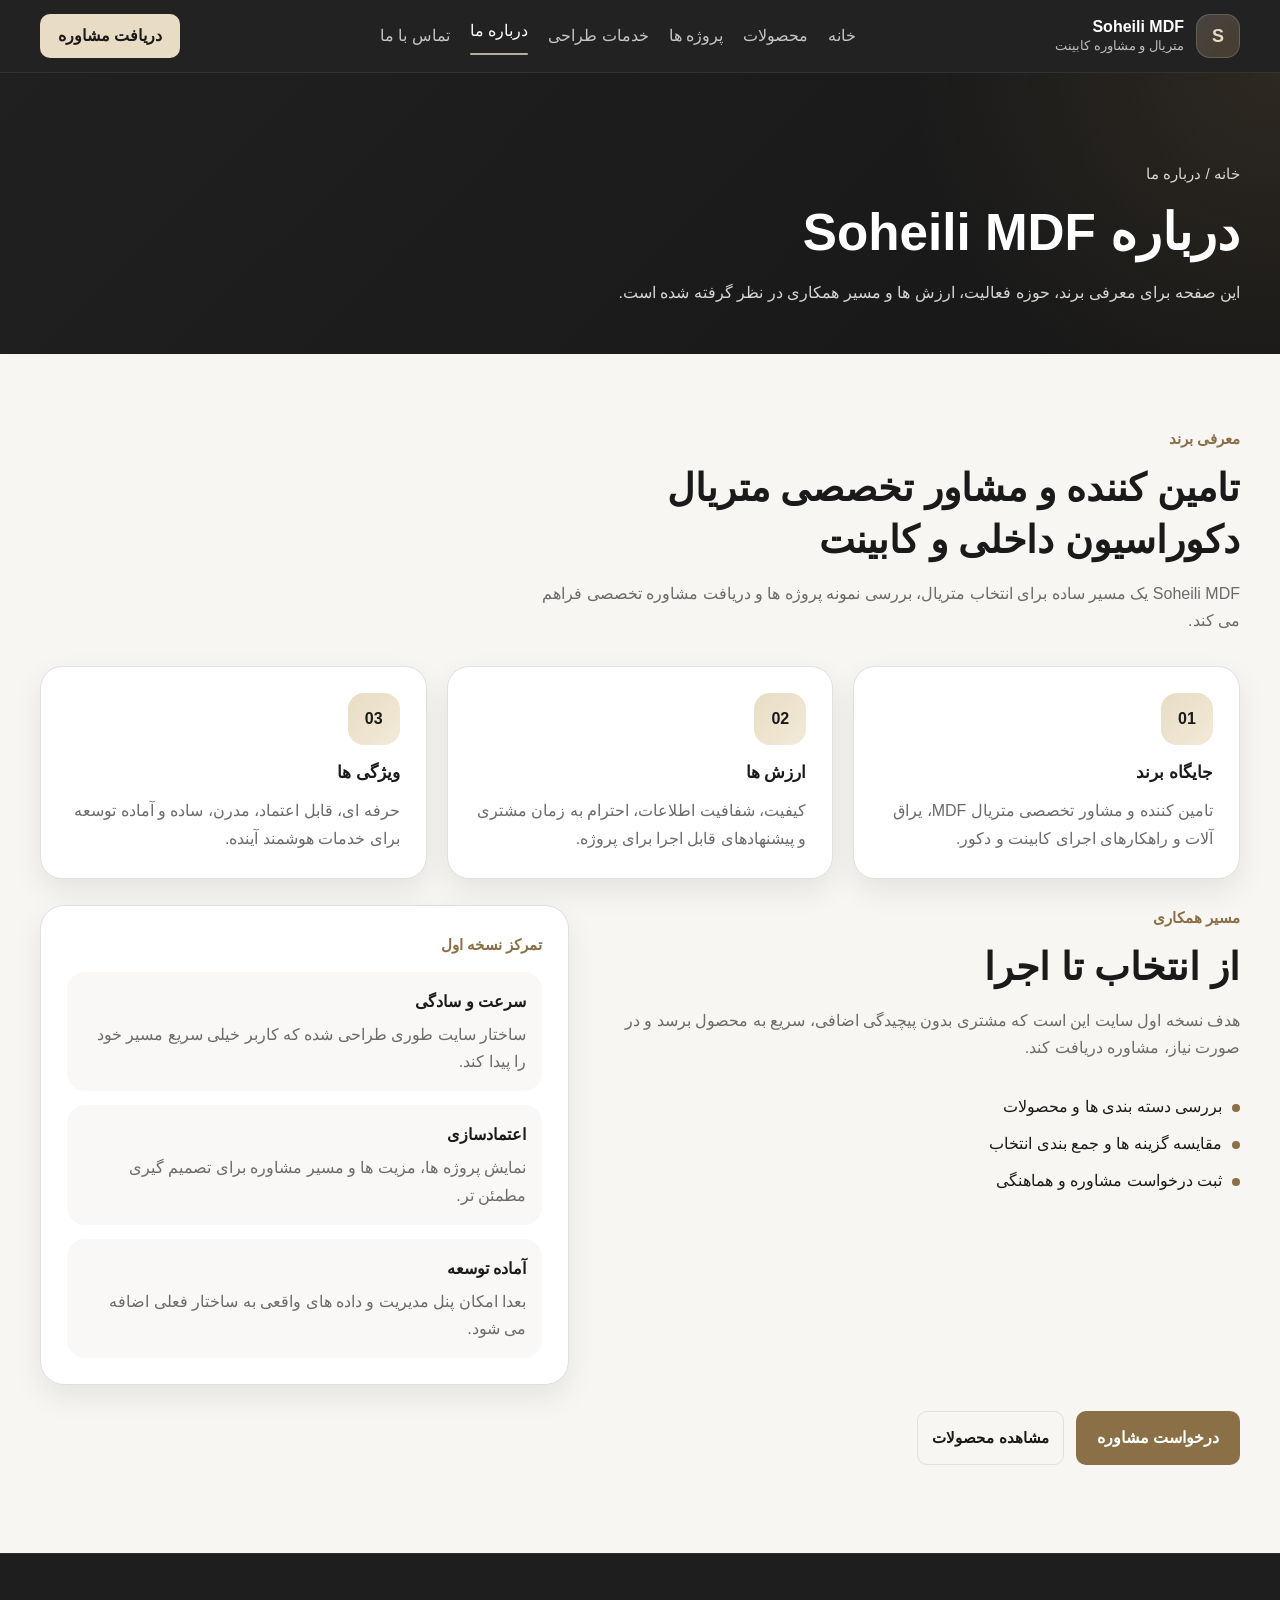
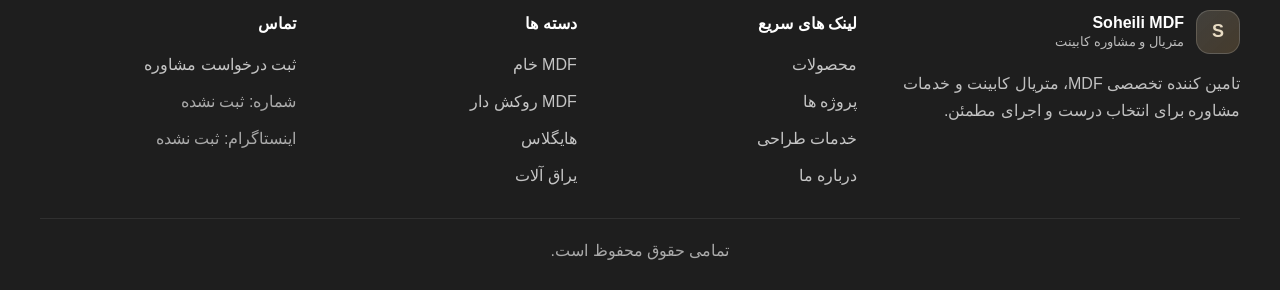
==== about.html @ e8eb722b "Initial commit: Website MVP structure and content" ====
<!DOCTYPE html>
<html lang="fa" dir="rtl">
<head>
  <meta charset="UTF-8">
  <meta name="viewport" content="width=device-width, initial-scale=1.0">
  <title>درباره ما | Soheili MDF</title>
  <meta name="description" content="معرفی برند Soheili MDF، حوزه فعالیت، ارزش ها و مسیر همکاری">
  <meta name="robots" content="index,follow">
  <meta name="theme-color" content="#1A1A1A">
  <meta property="og:title" content="درباره ما | Soheili MDF">
  <meta property="og:description" content="معرفی برند Soheili MDF، حوزه فعالیت، ارزش ها و مسیر همکاری">
  <meta property="og:type" content="website">
  <meta property="og:locale" content="fa_IR">
  <link rel="stylesheet" href="assets/css/style.css">
</head>
<body>
  <header class="site-header">
    <div class="container header-inner">
      <a class="logo" href="index.html" aria-label="بازگشت به صفحه اصلی">
        <span class="logo-mark">S</span>
        <span class="logo-text">
          <strong>Soheili MDF</strong>
          <small>متریال و مشاوره کابینت</small>
        </span>
      </a>

      <button class="nav-toggle" type="button" aria-expanded="false" aria-controls="main-nav">
        <span></span>
        <span></span>
        <span></span>
      </button>

      <nav class="main-nav" id="main-nav" aria-label="منوی اصلی">
        <ul>
          <li><a href="index.html">خانه</a></li>
          <li><a href="products.html">محصولات</a></li>
          <li><a href="projects.html">پروژه ها</a></li>
          <li><a href="design-service.html">خدمات طراحی</a></li>
          <li><a href="about.html">درباره ما</a></li>
          <li><a href="contact.html">تماس با ما</a></li>
        </ul>
      </nav>

      <a class="header-cta" href="contact.html">دریافت مشاوره</a>
    </div>
  </header>

  <main>
    <section class="page-hero">
      <div class="container">
        <p class="breadcrumb">خانه / درباره ما</p>
        <h1>درباره Soheili MDF</h1>
        <p>
          این صفحه برای معرفی برند، حوزه فعالیت، ارزش ها و مسیر همکاری در نظر گرفته شده است.
        </p>
      </div>
    </section>

    <section class="page-content">
      <div class="container">
        <div class="section-heading">
          <p class="section-eyebrow">معرفی برند</p>
          <h2>تامین کننده و مشاور تخصصی متریال دکوراسیون داخلی و کابینت</h2>
          <p class="section-text">
            Soheili MDF یک مسیر ساده برای انتخاب متریال، بررسی نمونه پروژه ها و دریافت مشاوره تخصصی فراهم می کند.
          </p>
        </div>

        <div class="about-grid">
          <article class="about-card">
            <div class="about-icon" aria-hidden="true">01</div>
            <h3>جایگاه برند</h3>
            <p>تامین کننده و مشاور تخصصی متریال MDF، یراق آلات و راهکارهای اجرای کابینت و دکور.</p>
          </article>

          <article class="about-card">
            <div class="about-icon" aria-hidden="true">02</div>
            <h3>ارزش ها</h3>
            <p>کیفیت، شفافیت اطلاعات، احترام به زمان مشتری و پیشنهادهای قابل اجرا برای پروژه.</p>
          </article>

          <article class="about-card">
            <div class="about-icon" aria-hidden="true">03</div>
            <h3>ویژگی ها</h3>
            <p>حرفه ای، قابل اعتماد، مدرن، ساده و آماده توسعه برای خدمات هوشمند آینده.</p>
          </article>
        </div>

        <div class="about-split" aria-label="مسیر همکاری">
          <div class="about-split-content">
            <div class="section-heading">
              <p class="section-eyebrow">مسیر همکاری</p>
              <h2>از انتخاب تا اجرا</h2>
              <p class="section-text">
                هدف نسخه اول سایت این است که مشتری بدون پیچیدگی اضافی، سریع به محصول برسد و در صورت نیاز، مشاوره دریافت کند.
              </p>
            </div>

            <ul class="service-list" aria-label="گام های همکاری">
              <li>بررسی دسته بندی ها و محصولات</li>
              <li>مقایسه گزینه ها و جمع بندی انتخاب</li>
              <li>ثبت درخواست مشاوره و هماهنگی</li>
            </ul>
          </div>

          <div class="about-panel" aria-label="شاخص های اعتماد">
            <p class="service-card-label">تمرکز نسخه اول</p>
            <div class="about-panel-items">
              <article class="about-panel-item">
                <strong>سرعت و سادگی</strong>
                <p>ساختار سایت طوری طراحی شده که کاربر خیلی سریع مسیر خود را پیدا کند.</p>
              </article>
              <article class="about-panel-item">
                <strong>اعتمادسازی</strong>
                <p>نمایش پروژه ها، مزیت ها و مسیر مشاوره برای تصمیم گیری مطمئن تر.</p>
              </article>
              <article class="about-panel-item">
                <strong>آماده توسعه</strong>
                <p>بعدا امکان پنل مدیریت و داده های واقعی به ساختار فعلی اضافه می شود.</p>
              </article>
            </div>
          </div>
        </div>

        <div class="page-actions">
          <a class="btn btn-primary" href="contact.html">درخواست مشاوره</a>
          <a class="btn btn-outline btn-sm" href="products.html">مشاهده محصولات</a>
        </div>
      </div>
    </section>
  </main>

  <footer class="site-footer">
    <div class="container footer-grid">
      <div class="footer-brand">
        <a class="logo footer-logo" href="index.html" aria-label="بازگشت به صفحه اصلی">
          <span class="logo-mark">S</span>
          <span class="logo-text">
            <strong>Soheili MDF</strong>
            <small>متریال و مشاوره کابینت</small>
          </span>
        </a>
        <p class="footer-text">
          تامین کننده تخصصی MDF، متریال کابینت و خدمات مشاوره برای انتخاب درست و اجرای مطمئن.
        </p>
      </div>

      <div class="footer-col">
        <h2 class="footer-title">لینک های سریع</h2>
        <ul class="footer-links">
          <li><a href="products.html">محصولات</a></li>
          <li><a href="projects.html">پروژه ها</a></li>
          <li><a href="design-service.html">خدمات طراحی</a></li>
          <li><a href="about.html">درباره ما</a></li>
        </ul>
      </div>

      <div class="footer-col">
        <h2 class="footer-title">دسته ها</h2>
        <ul class="footer-links">
          <li><a href="products.html">MDF خام</a></li>
          <li><a href="products.html">MDF روکش دار</a></li>
          <li><a href="products.html">هایگلاس</a></li>
          <li><a href="products.html">یراق آلات</a></li>
        </ul>
      </div>

      <div class="footer-col">
        <h2 class="footer-title">تماس</h2>
        <ul class="footer-links">
          <li><a href="contact.html">ثبت درخواست مشاوره</a></li>
          <li><span class="footer-muted">شماره: ثبت نشده</span></li>
          <li><span class="footer-muted">اینستاگرام: ثبت نشده</span></li>
        </ul>
      </div>
    </div>

    <div class="container footer-bottom">
      <p>تمامی حقوق محفوظ است.</p>
    </div>
  </footer>

  <script src="assets/js/main.js"></script>
</body>
</html>
---- assets/css/style.css ----
:root {
  --color-primary: #1a1a1a;
  --color-white: #ffffff;
  --color-secondary: #e8dcc4;
  --color-accent: #8b6f47;
  --color-neutral: #f8f6f3;
  --color-text-muted: #6b6b6b;
  --color-border: #e0e0e0;
  --container-width: 1200px;
  --transition-fast: 0.3s ease;
  --shadow-soft: 0 12px 30px rgba(0, 0, 0, 0.08);
}

* {
  box-sizing: border-box;
  margin: 0;
  padding: 0;
}

html {
  scroll-behavior: smooth;
}

body {
  background-color: var(--color-white);
  color: var(--color-primary);
  font-family: Tahoma, Arial, sans-serif;
  line-height: 1.7;
}

button,
input,
textarea {
  font: inherit;
}

a {
  color: inherit;
  text-decoration: none;
}

ul {
  list-style: none;
}

img {
  display: block;
  max-width: 100%;
}

.container {
  width: min(100% - 32px, var(--container-width));
  margin: 0 auto;
}

.site-header {
  position: sticky;
  top: 0;
  z-index: 10;
  border-bottom: 1px solid rgba(255, 255, 255, 0.08);
  background-color: rgba(26, 26, 26, 0.96);
  backdrop-filter: blur(12px);
}

.header-inner {
  display: flex;
  align-items: center;
  justify-content: space-between;
  gap: 24px;
  min-height: 72px;
}

.logo {
  display: inline-flex;
  align-items: center;
  gap: 12px;
  font-size: 1.125rem;
  font-weight: 700;
  color: var(--color-white);
}

.logo-mark {
  display: inline-flex;
  align-items: center;
  justify-content: center;
  width: 44px;
  height: 44px;
  border: 1px solid rgba(255, 255, 255, 0.16);
  border-radius: 14px;
  background: linear-gradient(135deg, rgba(232, 220, 196, 0.18), rgba(139, 111, 71, 0.36));
  color: var(--color-secondary);
}

.logo-text {
  display: flex;
  flex-direction: column;
  line-height: 1.3;
}

.logo-text strong {
  font-size: 1rem;
}

.logo-text small {
  color: rgba(255, 255, 255, 0.7);
  font-size: 0.8rem;
  font-weight: 400;
}

.main-nav ul {
  display: flex;
  align-items: center;
  gap: 20px;
}

.main-nav a {
  color: rgba(255, 255, 255, 0.74);
  transition: color var(--transition-fast);
}

.main-nav a[aria-current="page"] {
  color: var(--color-white);
}

.main-nav a[aria-current="page"]::after {
  content: "";
  display: block;
  height: 2px;
  margin-top: 8px;
  border-radius: 999px;
  background-color: rgba(232, 220, 196, 0.75);
}

.main-nav a:hover {
  color: var(--color-white);
}

.nav-toggle {
  display: none;
  align-items: center;
  justify-content: center;
  flex-direction: column;
  gap: 5px;
  width: 46px;
  height: 46px;
  border: 1px solid rgba(255, 255, 255, 0.14);
  border-radius: 12px;
  background-color: transparent;
  cursor: pointer;
}

.nav-toggle span {
  width: 18px;
  height: 2px;
  background-color: var(--color-white);
  transition: transform var(--transition-fast), opacity var(--transition-fast);
}

.header-cta {
  display: inline-flex;
  align-items: center;
  justify-content: center;
  min-height: 44px;
  padding: 0 18px;
  border-radius: 10px;
  background-color: var(--color-secondary);
  color: var(--color-primary);
  font-weight: 700;
  transition: transform var(--transition-fast), background-color var(--transition-fast);
}

.header-cta:hover {
  transform: translateY(-2px);
  background-color: #ddcfb2;
}

.hero {
  padding: 96px 0 88px;
  background:
    radial-gradient(circle at top right, rgba(139, 111, 71, 0.24), transparent 30%),
    linear-gradient(135deg, var(--color-primary), #242424 60%, #1f1f1f);
  color: var(--color-white);
}

.hero-grid {
  display: grid;
  grid-template-columns: minmax(0, 1.3fr) minmax(280px, 0.9fr);
  gap: 32px;
  align-items: center;
}

.hero-eyebrow {
  margin-bottom: 12px;
  color: var(--color-secondary);
  font-size: 0.95rem;
}

.hero h1 {
  margin-bottom: 16px;
  font-size: clamp(2rem, 4vw, 3.5rem);
  line-height: 1.25;
}

.hero-text {
  max-width: 640px;
  margin-bottom: 28px;
  color: rgba(255, 255, 255, 0.84);
}

.hero-actions {
  display: flex;
  flex-wrap: wrap;
  gap: 12px;
}

.btn {
  display: inline-flex;
  align-items: center;
  justify-content: center;
  min-width: 140px;
  padding: 12px 20px;
  border: 1px solid transparent;
  border-radius: 10px;
  font-weight: 700;
  transition: all var(--transition-fast);
}

.btn-primary {
  background-color: var(--color-accent);
  color: var(--color-white);
}

.btn-primary:hover {
  background-color: #765d3d;
}

.btn-secondary {
  border-color: rgba(255, 255, 255, 0.3);
  background-color: transparent;
  color: var(--color-white);
}

.btn-secondary:hover {
  border-color: var(--color-white);
  background-color: rgba(255, 255, 255, 0.08);
}

.btn-outline {
  border-color: var(--color-border);
  background-color: transparent;
  color: var(--color-primary);
}

.btn-outline:hover {
  border-color: rgba(139, 111, 71, 0.45);
  background-color: rgba(26, 26, 26, 0.04);
}

.btn-sm {
  min-width: auto;
  min-height: 40px;
  padding: 10px 14px;
  font-size: 0.95rem;
}

.hero-highlights {
  display: grid;
  gap: 10px;
  margin-top: 28px;
}

.hero-highlights li {
  position: relative;
  padding-right: 18px;
  color: rgba(255, 255, 255, 0.8);
}

.hero-highlights li::before {
  content: "";
  position: absolute;
  top: 11px;
  right: 0;
  width: 8px;
  height: 8px;
  border-radius: 50%;
  background-color: var(--color-secondary);
}

.hero-card {
  padding: 28px;
  border: 1px solid rgba(255, 255, 255, 0.1);
  border-radius: 24px;
  background-color: rgba(255, 255, 255, 0.04);
  box-shadow: var(--shadow-soft);
}

.hero-card-label {
  margin-bottom: 10px;
  color: var(--color-secondary);
  font-size: 0.9rem;
}

.hero-card h2 {
  margin-bottom: 22px;
  font-size: 1.35rem;
  line-height: 1.5;
}

.hero-card-items {
  display: grid;
  gap: 16px;
}

.hero-card-items article {
  padding: 16px;
  border-radius: 16px;
  background-color: rgba(248, 246, 243, 0.06);
}

.hero-card-items strong {
  display: block;
  margin-bottom: 6px;
}

.hero-card-items p {
  color: rgba(255, 255, 255, 0.72);
  font-size: 0.95rem;
}

.categories-section {
  padding: 88px 0;
  background-color: var(--color-neutral);
}

.section-heading {
  max-width: 720px;
  margin-bottom: 32px;
}

.section-eyebrow {
  margin-bottom: 10px;
  color: var(--color-accent);
  font-size: 0.95rem;
  font-weight: 700;
}

.section-heading h2 {
  margin-bottom: 14px;
  font-size: clamp(1.8rem, 3vw, 2.7rem);
  line-height: 1.35;
}

.section-text {
  color: var(--color-text-muted);
}

.categories-grid {
  display: grid;
  grid-template-columns: repeat(3, minmax(0, 1fr));
  gap: 20px;
}

.category-card {
  display: flex;
  flex-direction: column;
  min-height: 250px;
  padding: 28px 24px;
  border: 1px solid var(--color-border);
  border-radius: 22px;
  background-color: var(--color-white);
  box-shadow: var(--shadow-soft);
  transition: transform var(--transition-fast), border-color var(--transition-fast);
}

.category-card:hover {
  transform: translateY(-6px);
  border-color: rgba(139, 111, 71, 0.35);
}

.category-icon {
  display: inline-flex;
  align-items: center;
  justify-content: center;
  width: 52px;
  height: 52px;
  margin-bottom: 18px;
  border-radius: 16px;
  background: linear-gradient(135deg, var(--color-secondary), #f2ead8);
  color: var(--color-primary);
  font-weight: 700;
}

.category-card h3 {
  margin-bottom: 10px;
  font-size: 1.2rem;
}

.category-card p {
  margin-bottom: 18px;
  color: var(--color-text-muted);
}

.category-link {
  margin-top: auto;
  color: var(--color-accent);
  font-weight: 700;
}

.category-link:hover {
  color: #6f5838;
}

.featured-section {
  padding: 88px 0;
  background-color: var(--color-white);
}

.products-grid {
  display: grid;
  grid-template-columns: repeat(3, minmax(0, 1fr));
  gap: 20px;
}

.product-card {
  overflow: hidden;
  border: 1px solid var(--color-border);
  border-radius: 22px;
  background-color: var(--color-white);
  box-shadow: var(--shadow-soft);
  transition: transform var(--transition-fast), border-color var(--transition-fast);
}

.product-card:hover {
  transform: translateY(-6px);
  border-color: rgba(139, 111, 71, 0.35);
}

.product-media {
  height: 180px;
  background:
    radial-gradient(circle at top right, rgba(139, 111, 71, 0.18), transparent 40%),
    linear-gradient(135deg, #f4f1eb, #ffffff);
}

.product-body {
  display: grid;
  gap: 10px;
  padding: 22px;
}

.product-brand {
  color: var(--color-text-muted);
  font-size: 0.95rem;
}

.product-title {
  font-size: 1.2rem;
  line-height: 1.4;
}

.product-spec {
  color: var(--color-text-muted);
}

.product-cta {
  justify-self: start;
}

.why-section {
  padding: 88px 0;
  background-color: var(--color-neutral);
}

.benefits-grid {
  display: grid;
  grid-template-columns: repeat(5, minmax(0, 1fr));
  gap: 16px;
}

.benefit-card {
  padding: 22px;
  border: 1px solid var(--color-border);
  border-radius: 22px;
  background-color: var(--color-white);
  box-shadow: var(--shadow-soft);
  transition: transform var(--transition-fast), border-color var(--transition-fast);
}

.benefit-card:hover {
  transform: translateY(-6px);
  border-color: rgba(139, 111, 71, 0.35);
}

.benefit-icon {
  display: inline-flex;
  align-items: center;
  justify-content: center;
  width: 52px;
  height: 52px;
  margin-bottom: 14px;
  border-radius: 16px;
  background: linear-gradient(135deg, var(--color-secondary), #f2ead8);
  color: var(--color-primary);
  font-weight: 700;
}

.benefit-card h3 {
  margin-bottom: 10px;
  font-size: 1.05rem;
}

.benefit-card p {
  color: var(--color-text-muted);
}

.projects-preview {
  padding: 88px 0 96px;
  background-color: var(--color-white);
}

.projects-grid {
  display: grid;
  grid-template-columns: repeat(3, minmax(0, 1fr));
  gap: 20px;
}

.project-card {
  overflow: hidden;
  border: 1px solid var(--color-border);
  border-radius: 22px;
  background-color: var(--color-white);
  box-shadow: var(--shadow-soft);
  transition: transform var(--transition-fast), border-color var(--transition-fast);
}

.project-card:hover {
  transform: translateY(-6px);
  border-color: rgba(139, 111, 71, 0.35);
}

.project-media {
  height: 190px;
  background:
    radial-gradient(circle at top right, rgba(232, 220, 196, 0.55), transparent 45%),
    linear-gradient(135deg, #202020, #3a3a3a);
}

.project-body {
  display: grid;
  gap: 10px;
  padding: 22px;
}

.project-meta {
  color: var(--color-text-muted);
  font-size: 0.95rem;
}

.project-title {
  font-size: 1.2rem;
  line-height: 1.4;
}

.project-text {
  color: var(--color-text-muted);
}

.offers-grid {
  display: grid;
  grid-template-columns: repeat(4, minmax(0, 1fr));
  gap: 16px;
  margin-bottom: 26px;
}

.offer-card {
  padding: 22px;
  border: 1px solid var(--color-border);
  border-radius: 22px;
  background-color: var(--color-white);
  box-shadow: var(--shadow-soft);
  transition: transform var(--transition-fast), border-color var(--transition-fast);
}

.offer-card:hover {
  transform: translateY(-6px);
  border-color: rgba(139, 111, 71, 0.35);
}

.offer-icon {
  display: inline-flex;
  align-items: center;
  justify-content: center;
  width: 52px;
  height: 52px;
  margin-bottom: 14px;
  border-radius: 16px;
  background: linear-gradient(135deg, var(--color-secondary), #f2ead8);
  color: var(--color-primary);
  font-weight: 700;
}

.offer-card h3 {
  margin-bottom: 10px;
  font-size: 1.05rem;
}

.offer-card p {
  color: var(--color-text-muted);
}

.about-grid {
  display: grid;
  grid-template-columns: repeat(3, minmax(0, 1fr));
  gap: 20px;
  margin-bottom: 26px;
}

.about-card {
  padding: 26px;
  border: 1px solid var(--color-border);
  border-radius: 22px;
  background-color: var(--color-white);
  box-shadow: var(--shadow-soft);
  transition: transform var(--transition-fast), border-color var(--transition-fast);
}

.about-card:hover {
  transform: translateY(-6px);
  border-color: rgba(139, 111, 71, 0.35);
}

.about-icon {
  display: inline-flex;
  align-items: center;
  justify-content: center;
  width: 52px;
  height: 52px;
  margin-bottom: 14px;
  border-radius: 16px;
  background: linear-gradient(135deg, var(--color-secondary), #f2ead8);
  color: var(--color-primary);
  font-weight: 700;
}

.about-card h3 {
  margin-bottom: 10px;
  font-size: 1.05rem;
}

.about-card p {
  color: var(--color-text-muted);
}

.about-split {
  display: grid;
  grid-template-columns: minmax(0, 1.1fr) minmax(280px, 0.9fr);
  gap: 24px;
  margin-bottom: 26px;
}

.about-panel {
  padding: 26px;
  border: 1px solid var(--color-border);
  border-radius: 24px;
  background-color: var(--color-white);
  box-shadow: var(--shadow-soft);
}

.about-panel-items {
  display: grid;
  gap: 14px;
  margin-top: 14px;
}

.about-panel-item {
  padding: 16px;
  border-radius: 18px;
  background-color: rgba(248, 246, 243, 0.7);
}

.about-panel-item strong {
  display: block;
  margin-bottom: 6px;
}

.about-panel-item p {
  color: var(--color-text-muted);
}

.service-page {
  padding: 0;
  background-color: transparent;
}

.service-page .service-grid {
  padding: 26px;
  border: 1px solid var(--color-border);
  border-radius: 26px;
  background-color: rgba(255, 255, 255, 0.7);
}

.card-actions {
  display: flex;
  flex-wrap: wrap;
  gap: 10px;
  margin-top: 12px;
}

.card-actions .btn {
  min-width: auto;
}

.service-section {
  padding: 88px 0;
  background-color: var(--color-neutral);
}

.service-grid {
  display: grid;
  grid-template-columns: minmax(0, 1.2fr) minmax(280px, 0.8fr);
  gap: 28px;
  align-items: start;
}

.service-list {
  display: grid;
  gap: 10px;
  margin-top: 18px;
  margin-bottom: 22px;
}

.service-list li {
  position: relative;
  padding-right: 18px;
  color: var(--color-primary);
}

.service-list li::before {
  content: "";
  position: absolute;
  top: 11px;
  right: 0;
  width: 8px;
  height: 8px;
  border-radius: 50%;
  background-color: var(--color-accent);
}

.service-card {
  padding: 26px;
  border: 1px solid var(--color-border);
  border-radius: 24px;
  background-color: var(--color-white);
  box-shadow: var(--shadow-soft);
}

.service-card-label {
  margin-bottom: 14px;
  color: var(--color-accent);
  font-size: 0.95rem;
  font-weight: 700;
}

.service-steps {
  display: grid;
  gap: 14px;
}

.service-step {
  padding: 16px;
  border-radius: 18px;
  background-color: rgba(248, 246, 243, 0.7);
}

.service-step strong {
  display: block;
  margin-bottom: 6px;
}

.service-step p {
  color: var(--color-text-muted);
}

.smart-section {
  padding: 88px 0;
  background-color: var(--color-white);
}

.smart-grid {
  display: grid;
  grid-template-columns: minmax(0, 1.1fr) minmax(280px, 0.9fr);
  gap: 28px;
  align-items: center;
}

.smart-points {
  display: grid;
  gap: 10px;
  margin-top: 18px;
}

.smart-points li {
  position: relative;
  padding-right: 18px;
  color: var(--color-text-muted);
}

.smart-points li::before {
  content: "";
  position: absolute;
  top: 11px;
  right: 0;
  width: 8px;
  height: 8px;
  border-radius: 50%;
  background-color: var(--color-secondary);
}

.smart-mock {
  overflow: hidden;
  border: 1px solid var(--color-border);
  border-radius: 24px;
  background-color: #1b1b1b;
  box-shadow: var(--shadow-soft);
}

.smart-mock-top {
  display: flex;
  gap: 8px;
  padding: 14px 16px;
  border-bottom: 1px solid rgba(255, 255, 255, 0.1);
}

.smart-dot {
  width: 10px;
  height: 10px;
  border-radius: 50%;
  background-color: rgba(255, 255, 255, 0.22);
}

.smart-mock-body {
  display: grid;
  gap: 14px;
  padding: 16px;
}

.smart-mock-row {
  display: flex;
  flex-wrap: wrap;
  gap: 10px;
}

.smart-pill {
  padding: 8px 12px;
  border-radius: 999px;
  background-color: rgba(255, 255, 255, 0.08);
  color: rgba(255, 255, 255, 0.82);
  font-size: 0.95rem;
}

.smart-mock-preview {
  height: 180px;
  border-radius: 18px;
  background:
    radial-gradient(circle at top right, rgba(232, 220, 196, 0.32), transparent 45%),
    linear-gradient(135deg, rgba(255, 255, 255, 0.08), rgba(255, 255, 255, 0.02));
}

.reviews-section {
  padding: 88px 0;
  background-color: var(--color-neutral);
}

.reviews-grid {
  display: grid;
  grid-template-columns: repeat(3, minmax(0, 1fr));
  gap: 20px;
}

.review-card {
  padding: 26px;
  border: 1px solid var(--color-border);
  border-radius: 22px;
  background-color: var(--color-white);
  box-shadow: var(--shadow-soft);
  transition: transform var(--transition-fast), border-color var(--transition-fast);
}

.review-card:hover {
  transform: translateY(-6px);
  border-color: rgba(139, 111, 71, 0.35);
}

.review-text {
  margin-bottom: 16px;
  color: var(--color-primary);
}

.review-meta {
  color: var(--color-text-muted);
  font-size: 0.95rem;
}

.cta-section {
  padding: 88px 0 96px;
  background-color: var(--color-white);
}

.cta-box {
  display: grid;
  grid-template-columns: minmax(0, 1.2fr) minmax(220px, 0.8fr);
  gap: 22px;
  padding: 30px 28px;
  border: 1px solid var(--color-border);
  border-radius: 26px;
  background:
    radial-gradient(circle at top right, rgba(232, 220, 196, 0.55), transparent 42%),
    linear-gradient(135deg, #1a1a1a, #2a2a2a);
  color: var(--color-white);
}

.cta-box h2 {
  margin-bottom: 10px;
  font-size: 1.8rem;
  line-height: 1.3;
}

.cta-text {
  color: rgba(255, 255, 255, 0.82);
}

.cta-actions {
  display: grid;
  align-content: center;
  justify-items: start;
  gap: 12px;
}

.cta-section .btn-secondary {
  border-color: rgba(255, 255, 255, 0.3);
}

.cta-section .btn-secondary:hover {
  border-color: rgba(255, 255, 255, 0.7);
}

.footer-grid {
  display: grid;
  grid-template-columns: 1.4fr repeat(3, minmax(0, 1fr));
  gap: 24px;
  padding: 56px 0 28px;
}

.footer-logo {
  margin-bottom: 16px;
}

.footer-text {
  max-width: 420px;
  color: rgba(255, 255, 255, 0.72);
}

.footer-title {
  margin-bottom: 14px;
  color: var(--color-white);
  font-size: 1rem;
}

.footer-links {
  display: grid;
  gap: 10px;
}

.footer-links a {
  color: rgba(255, 255, 255, 0.74);
  transition: color var(--transition-fast);
}

.footer-links a:hover {
  color: var(--color-white);
}

.footer-muted {
  color: rgba(255, 255, 255, 0.62);
}

.site-footer {
  border-top: 1px solid rgba(255, 255, 255, 0.08);
  background-color: rgba(26, 26, 26, 0.98);
  color: rgba(255, 255, 255, 0.72);
}

.footer-bottom {
  padding: 18px 0 26px;
  border-top: 1px solid rgba(255, 255, 255, 0.08);
  color: rgba(255, 255, 255, 0.62);
}

.footer-bottom p {
  text-align: center;
}

.page-hero {
  padding: 88px 0 48px;
  background:
    radial-gradient(circle at top right, rgba(139, 111, 71, 0.18), transparent 28%),
    linear-gradient(135deg, #202020, #171717);
  color: var(--color-white);
}

.breadcrumb {
  margin-bottom: 14px;
  color: rgba(255, 255, 255, 0.7);
  font-size: 0.95rem;
}

.page-hero h1 {
  margin-bottom: 14px;
  font-size: clamp(2rem, 4vw, 3.2rem);
  line-height: 1.25;
}

.page-hero p {
  max-width: 720px;
  color: rgba(255, 255, 255, 0.82);
}

.page-content {
  padding: 72px 0 88px;
  background-color: var(--color-neutral);
}

.filters-bar {
  display: grid;
  grid-template-columns: repeat(2, minmax(0, 1fr));
  gap: 16px;
  margin-bottom: 16px;
}

.field {
  display: grid;
  gap: 8px;
}

.field-label {
  color: var(--color-text-muted);
  font-size: 0.95rem;
  font-weight: 700;
}

.field-input {
  width: 100%;
  min-height: 46px;
  padding: 10px 12px;
  border: 1px solid var(--color-border);
  border-radius: 14px;
  background-color: var(--color-white);
  outline: none;
}

.field-input:focus {
  border-color: rgba(139, 111, 71, 0.55);
  box-shadow: 0 0 0 4px rgba(139, 111, 71, 0.12);
}

.consultation-form {
  margin-top: 18px;
}

.form-grid {
  display: grid;
  grid-template-columns: repeat(2, minmax(0, 1fr));
  gap: 16px;
}

.form-wide {
  grid-column: 1 / -1;
}

.form-status {
  margin-top: 14px;
  color: var(--color-text-muted);
}

.form-actions {
  display: flex;
  flex-wrap: wrap;
  gap: 12px;
  margin-top: 16px;
}

.form-actions .btn {
  min-width: auto;
}

.filter-chips {
  display: flex;
  flex-wrap: wrap;
  gap: 10px;
  margin-bottom: 14px;
}

.chip {
  padding: 10px 14px;
  border: 1px solid var(--color-border);
  border-radius: 999px;
  background-color: var(--color-white);
  color: var(--color-primary);
  cursor: pointer;
  transition: transform var(--transition-fast), border-color var(--transition-fast), background-color var(--transition-fast);
}

.chip:hover {
  transform: translateY(-2px);
  border-color: rgba(139, 111, 71, 0.35);
}

.chip.is-active {
  border-color: rgba(139, 111, 71, 0.55);
  background-color: rgba(232, 220, 196, 0.35);
}

.results-meta {
  margin-bottom: 16px;
  color: var(--color-text-muted);
}

.empty-state {
  padding: 28px 24px;
  border: 1px solid var(--color-border);
  border-radius: 22px;
  background-color: var(--color-white);
  box-shadow: var(--shadow-soft);
}

.empty-state h3 {
  margin-bottom: 10px;
}

.empty-state p {
  color: var(--color-text-muted);
}

.placeholder-grid {
  display: grid;
  grid-template-columns: repeat(3, minmax(0, 1fr));
  gap: 20px;
}

.placeholder-card {
  padding: 28px 24px;
  border: 1px solid var(--color-border);
  border-radius: 22px;
  background-color: var(--color-white);
  box-shadow: var(--shadow-soft);
}

.placeholder-card h2,
.placeholder-card h3 {
  margin-bottom: 10px;
}

.placeholder-card p {
  color: var(--color-text-muted);
}

.detail-layout {
  display: grid;
  grid-template-columns: 1.1fr 0.9fr;
  gap: 24px;
}

.detail-box {
  padding: 28px 24px;
  border: 1px solid var(--color-border);
  border-radius: 22px;
  background-color: var(--color-white);
  box-shadow: var(--shadow-soft);
}

.detail-note {
  margin-top: 14px;
  color: var(--color-text-muted);
}

.detail-description {
  margin-top: 16px;
  color: var(--color-text-muted);
}

.info-list {
  display: grid;
  gap: 12px;
}

.info-list li {
  padding-bottom: 12px;
  border-bottom: 1px solid var(--color-border);
}

.info-list li:last-child {
  padding-bottom: 0;
  border-bottom: 0;
}

.page-actions {
  display: flex;
  flex-wrap: wrap;
  gap: 12px;
  margin-top: 20px;
}

@media (max-width: 768px) {
  .header-inner {
    position: relative;
    min-height: 80px;
  }

  .nav-toggle {
    display: inline-flex;
  }

  .header-cta {
    display: none;
  }

  .main-nav {
    position: absolute;
    top: calc(100% + 12px);
    right: 0;
    left: 0;
    display: none;
    padding: 16px;
    border: 1px solid rgba(255, 255, 255, 0.08);
    border-radius: 20px;
    background-color: rgba(26, 26, 26, 0.98);
  }

  .main-nav.is-open {
    display: block;
  }

  .main-nav ul {
    flex-direction: column;
    align-items: stretch;
    gap: 8px;
  }

  .main-nav a {
    display: block;
    padding: 10px 12px;
    border-radius: 10px;
  }

  .main-nav a:hover {
    background-color: rgba(255, 255, 255, 0.06);
  }

  .hero {
    padding: 72px 0;
  }

  .hero-grid {
    grid-template-columns: 1fr;
  }

  .categories-section {
    padding: 72px 0;
  }

  .categories-grid {
    grid-template-columns: 1fr;
  }

  .featured-section,
  .why-section,
  .projects-preview,
  .service-section,
  .smart-section,
  .reviews-section,
  .cta-section {
    padding: 72px 0;
  }

  .products-grid,
  .benefits-grid,
  .projects-grid,
  .reviews-grid {
    grid-template-columns: 1fr;
  }

  .offers-grid {
    grid-template-columns: 1fr;
  }

  .about-grid,
  .about-split {
    grid-template-columns: 1fr;
  }

  .filters-bar {
    grid-template-columns: 1fr;
  }

  .form-grid {
    grid-template-columns: 1fr;
  }

  .form-actions .btn {
    width: 100%;
  }

  .service-grid,
  .smart-grid,
  .cta-box {
    grid-template-columns: 1fr;
  }

  .cta-actions {
    justify-items: stretch;
  }

  .cta-actions .btn {
    width: 100%;
  }

  .footer-grid {
    grid-template-columns: 1fr;
    padding: 44px 0 18px;
  }

  .footer-text {
    max-width: none;
  }

  .page-hero {
    padding: 72px 0 40px;
  }

  .page-content {
    padding: 56px 0 72px;
  }

  .placeholder-grid,
  .detail-layout {
    grid-template-columns: 1fr;
  }
}

@media (min-width: 769px) and (max-width: 1024px) {
  .categories-grid,
  .placeholder-grid,
  .products-grid,
  .projects-grid,
  .reviews-grid {
    grid-template-columns: repeat(2, minmax(0, 1fr));
  }

  .benefits-grid {
    grid-template-columns: repeat(3, minmax(0, 1fr));
  }

  .offers-grid {
    grid-template-columns: repeat(2, minmax(0, 1fr));
  }

  .about-grid {
    grid-template-columns: repeat(2, minmax(0, 1fr));
  }

  .about-split {
    grid-template-columns: 1fr;
  }

  .detail-layout,
  .service-grid,
  .smart-grid {
    grid-template-columns: 1fr;
  }

  .form-grid {
    grid-template-columns: 1fr;
  }

  .footer-grid {
    grid-template-columns: 1fr 1fr;
  }
}

@media (min-width: 769px) {
  .main-nav {
    display: block !important;
  }
}
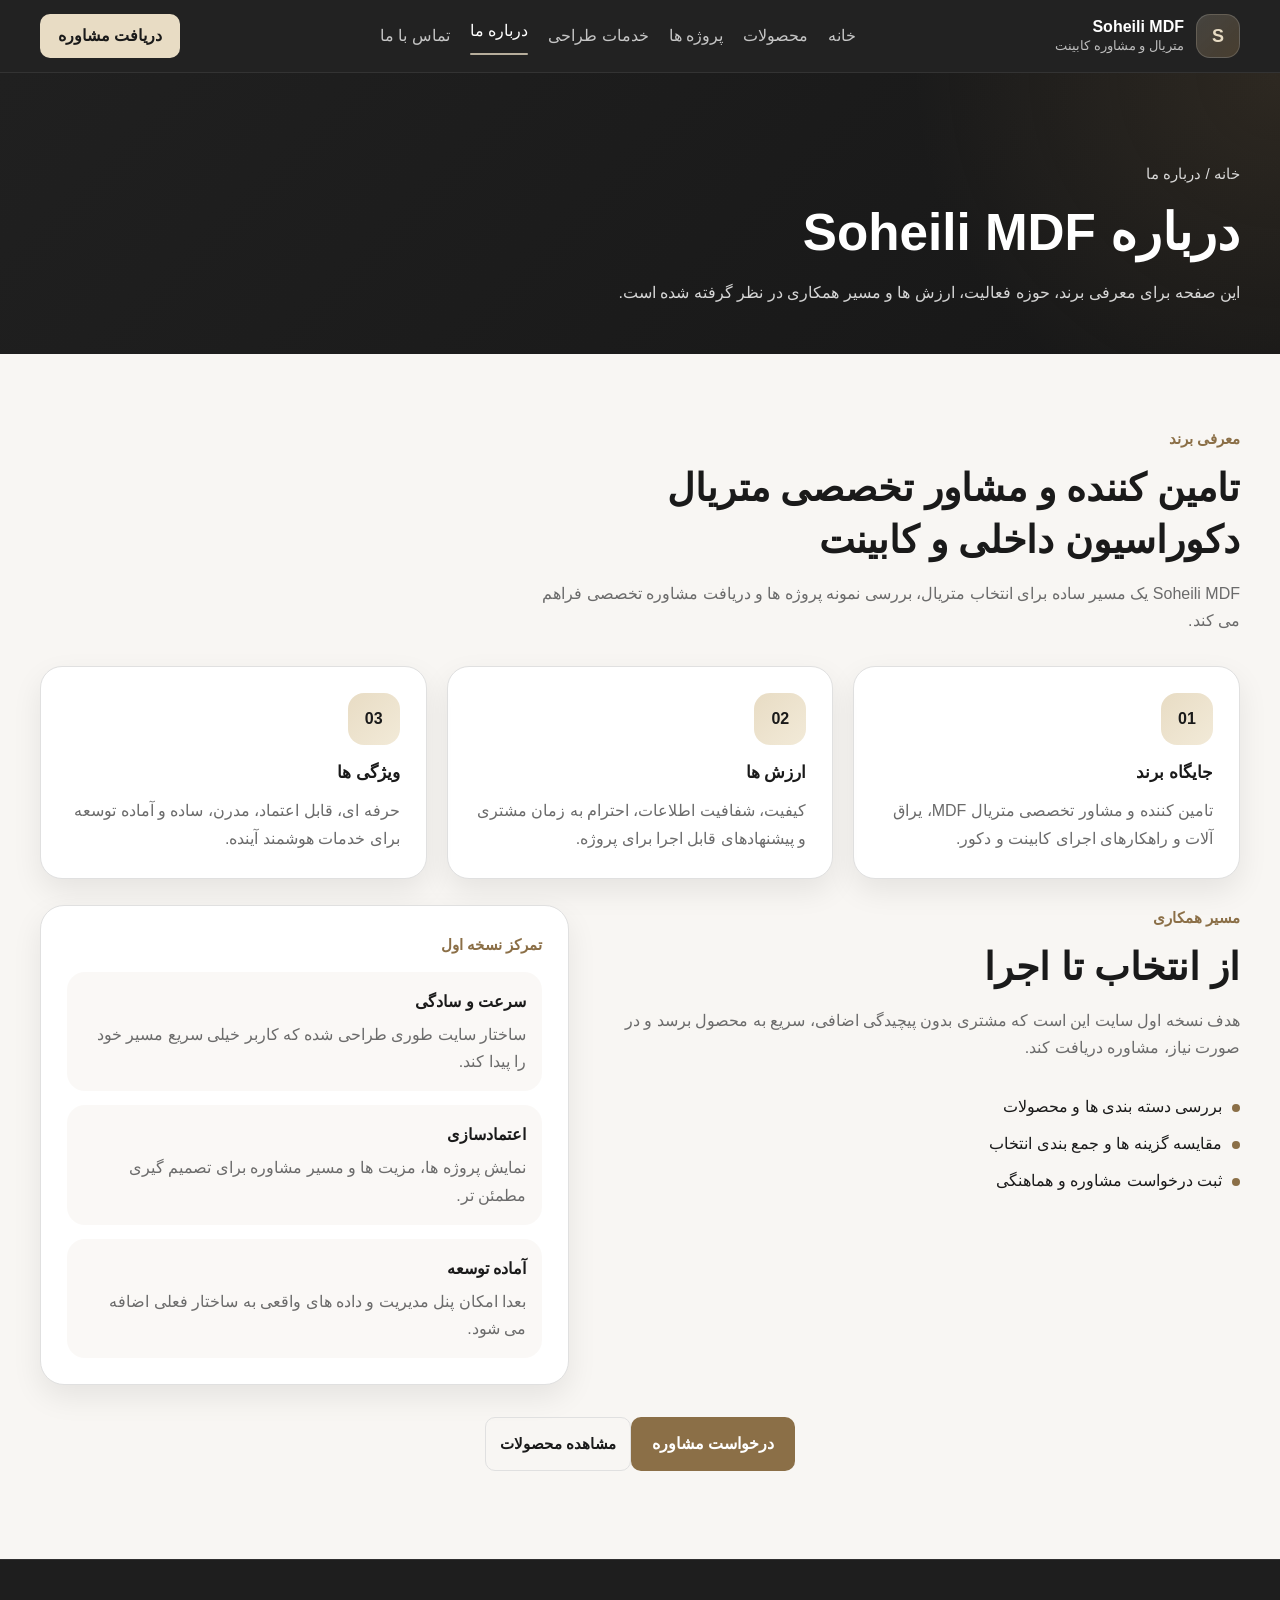
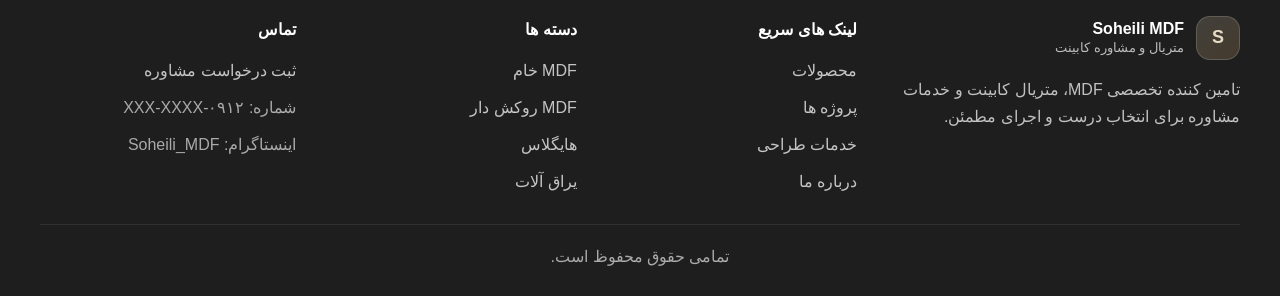
==== commit c26ecdf1: "Complete MVP features: Added real images, SEO optimization, WhatsApp integration, and UI/UX improvem" ====
--- a/about.html
+++ b/about.html
@@ -3,12 +3,10 @@
 <head>
   <meta charset="UTF-8">
   <meta name="viewport" content="width=device-width, initial-scale=1.0">
-  <title>درباره ما | Soheili MDF</title>
-  <meta name="description" content="معرفی برند Soheili MDF، حوزه فعالیت، ارزش ها و مسیر همکاری">
-  <meta name="robots" content="index,follow">
-  <meta name="theme-color" content="#1A1A1A">
-  <meta property="og:title" content="درباره ما | Soheili MDF">
-  <meta property="og:description" content="معرفی برند Soheili MDF، حوزه فعالیت، ارزش ها و مسیر همکاری">
+  <title>درباره ما | Soheili MDF - تخصص در متریال و مشاوره کابینت</title>
+  <meta name="description" content="آشنایی با Soheili MDF، اهداف، ارزش‌ها و تخصص ما در تامین متریال و ارائه خدمات مشاوره طراحی دکوراسیون داخلی.">
+  <meta property="og:title" content="درباره ما | Soheili MDF - تخصص در متریال و مشاوره کابینت">
+  <meta property="og:description" content="آشنایی با Soheili MDF، اهداف، ارزش‌ها و تخصص ما در تامین متریال.">
   <meta property="og:type" content="website">
   <meta property="og:locale" content="fa_IR">
   <link rel="stylesheet" href="assets/css/style.css">
@@ -169,8 +167,8 @@
         <h2 class="footer-title">تماس</h2>
         <ul class="footer-links">
           <li><a href="contact.html">ثبت درخواست مشاوره</a></li>
-          <li><span class="footer-muted">شماره: ثبت نشده</span></li>
-          <li><span class="footer-muted">اینستاگرام: ثبت نشده</span></li>
+          <li><span class="footer-muted">شماره: ۰۹۱۲-XXX-XXXX</span></li>
+          <li><span class="footer-muted">اینستاگرام: Soheili_MDF</span></li>
         </ul>
       </div>
     </div>
--- a/assets/css/style.css
+++ b/assets/css/style.css
@@ -436,10 +436,9 @@
 }
 
 .product-media {
-  height: 180px;
-  background:
-    radial-gradient(circle at top right, rgba(139, 111, 71, 0.18), transparent 40%),
-    linear-gradient(135deg, #f4f1eb, #ffffff);
+  height: 220px;
+  overflow: hidden;
+  background-color: #f4f1eb;
 }
 
 .product-body {
@@ -539,10 +538,9 @@
 }
 
 .project-media {
-  height: 190px;
-  background:
-    radial-gradient(circle at top right, rgba(232, 220, 196, 0.55), transparent 45%),
-    linear-gradient(135deg, #202020, #3a3a3a);
+  height: 240px;
+  overflow: hidden;
+  background-color: #202020;
 }
 
 .project-body {
@@ -1203,11 +1201,106 @@
   border-bottom: 0;
 }
 
+.product-media img,
+.project-media img {
+  width: 100%;
+  height: 100%;
+  object-fit: cover;
+  transition: transform 0.5s ease;
+}
+
+.product-card:hover .product-media img,
+.project-card:hover .project-media img {
+  transform: scale(1.08);
+}
+
+/* Animations */
+@keyframes fadeIn {
+  from { opacity: 0; transform: translateY(15px); }
+  to { opacity: 1; transform: translateY(0); }
+}
+
+.product-card,
+.project-card,
+.category-card,
+.benefit-card,
+.offer-card,
+.about-card {
+  animation: fadeIn 0.6s ease backwards;
+}
+
+/* Staggered animation for grid items */
+.products-grid > *:nth-child(1) { animation-delay: 0.1s; }
+.products-grid > *:nth-child(2) { animation-delay: 0.2s; }
+.products-grid > *:nth-child(3) { animation-delay: 0.3s; }
+.products-grid > *:nth-child(4) { animation-delay: 0.4s; }
+.products-grid > *:nth-child(5) { animation-delay: 0.5s; }
+.products-grid > *:nth-child(6) { animation-delay: 0.6s; }
+
+.projects-grid > *:nth-child(1) { animation-delay: 0.1s; }
+.projects-grid > *:nth-child(2) { animation-delay: 0.2s; }
+.projects-grid > *:nth-child(3) { animation-delay: 0.3s; }
+.projects-grid > *:nth-child(4) { animation-delay: 0.4s; }
+.projects-grid > *:nth-child(5) { animation-delay: 0.5s; }
+.projects-grid > *:nth-child(6) { animation-delay: 0.6s; }
+
 .page-actions {
   display: flex;
-  flex-wrap: wrap;
-  gap: 12px;
-  margin-top: 20px;
+  justify-content: center;
+  margin-top: 32px;
+}
+
+.detail-media {
+  height: 450px;
+  overflow: hidden;
+  border: 1px solid var(--color-border);
+  border-radius: 24px;
+  background-color: var(--color-neutral);
+}
+
+.detail-media img {
+  width: 100%;
+  height: 100%;
+  object-fit: cover;
+}
+
+.related-section {
+  padding: 56px 0;
+  border-top: 1px solid var(--color-border);
+  margin-top: 56px;
+}
+
+/* Back to Top */
+.back-to-top {
+  position: fixed;
+  bottom: 30px;
+  left: 30px; /* چون RTL هستیم، دکمه را سمت چپ می‌گذاریم */
+  width: 50px;
+  height: 50px;
+  border-radius: 50%;
+  background-color: var(--color-accent);
+  color: var(--color-white);
+  border: none;
+  cursor: pointer;
+  display: flex;
+  align-items: center;
+  justify-content: center;
+  font-size: 1.5rem;
+  box-shadow: var(--shadow-soft);
+  opacity: 0;
+  visibility: hidden;
+  transition: all 0.3s ease;
+  z-index: 100;
+}
+
+.back-to-top.show {
+  opacity: 1;
+  visibility: visible;
+}
+
+.back-to-top:hover {
+  background-color: var(--color-primary);
+  transform: translateY(-5px);
 }
 
 @media (max-width: 768px) {
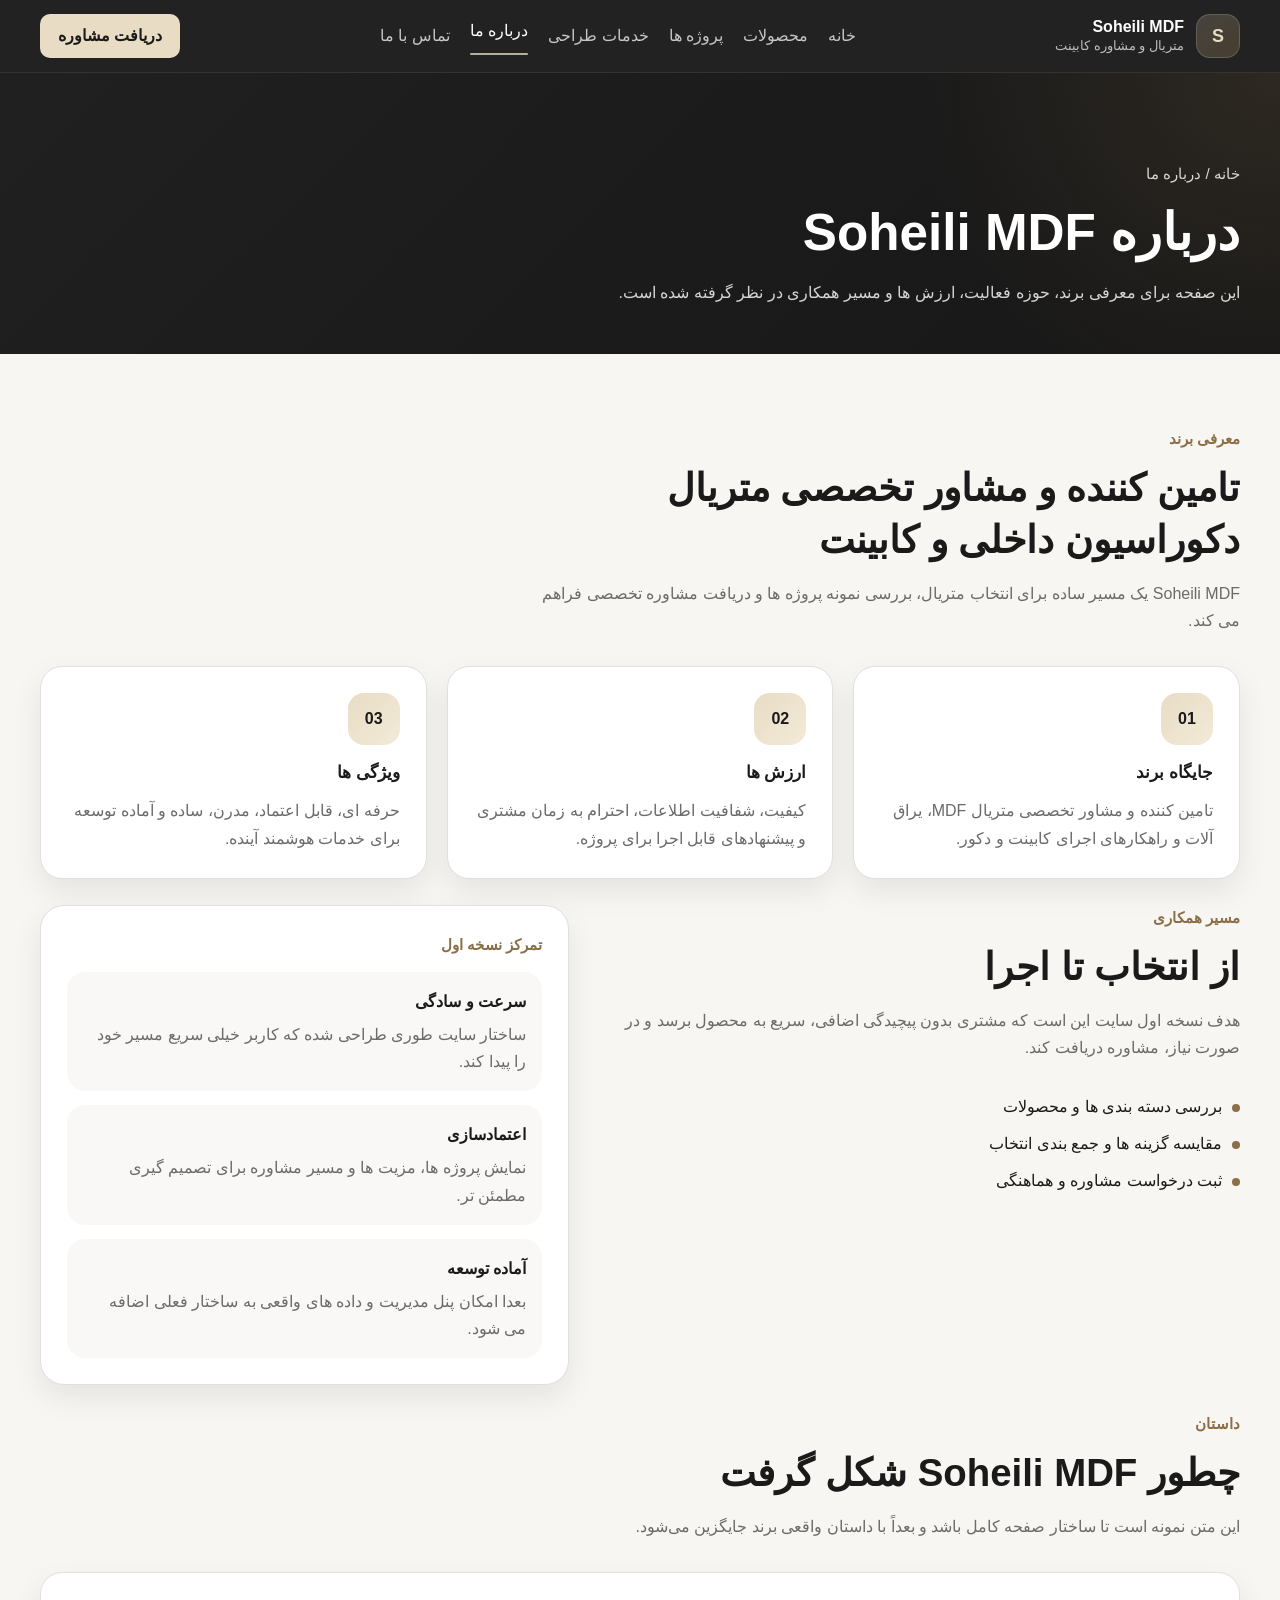
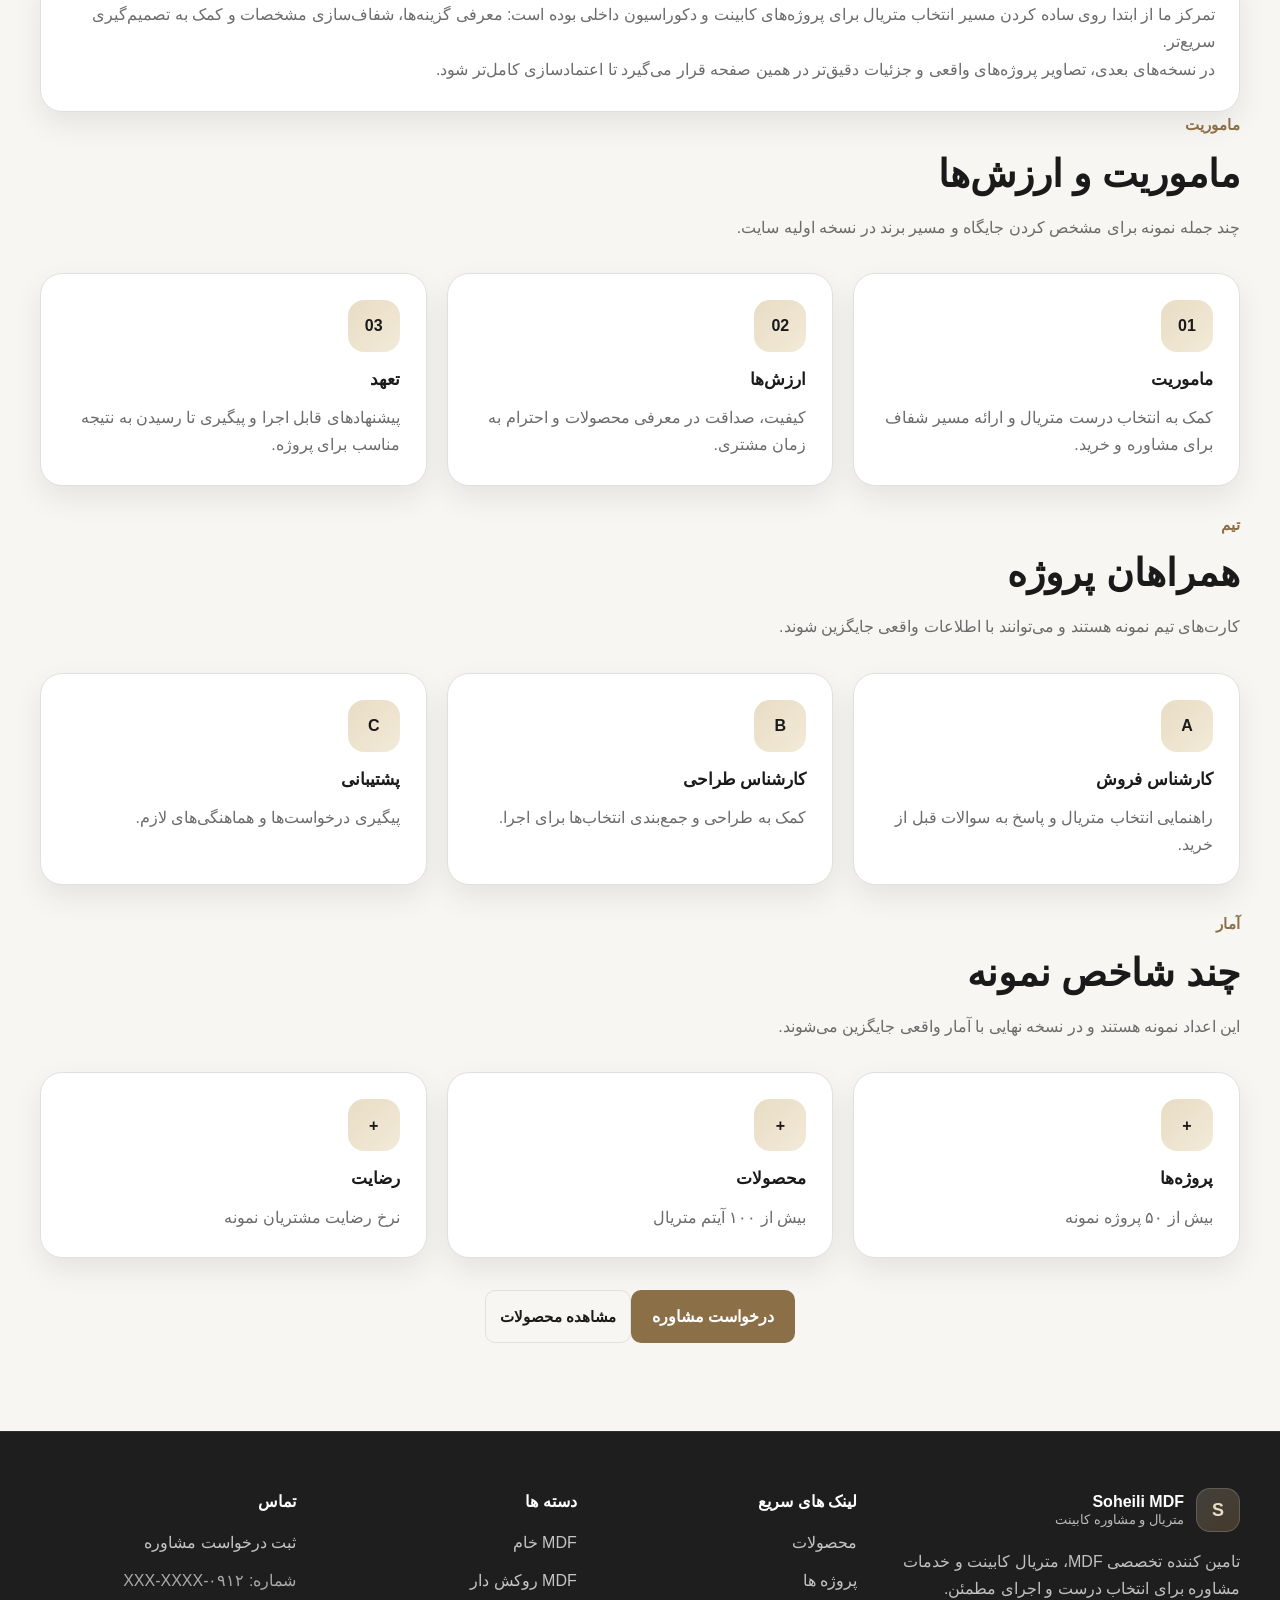
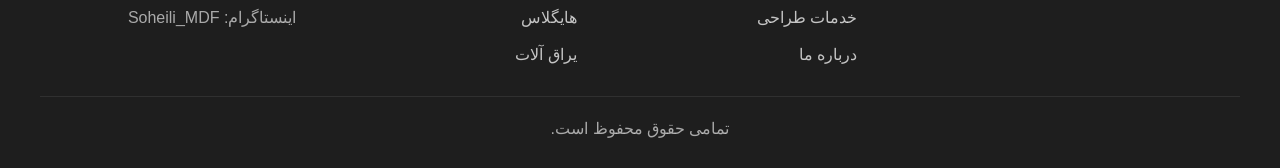
==== commit cea0516f: "update" ====
--- a/about.html
+++ b/about.html
@@ -5,8 +5,11 @@
   <meta name="viewport" content="width=device-width, initial-scale=1.0">
   <title>درباره ما | Soheili MDF - تخصص در متریال و مشاوره کابینت</title>
   <meta name="description" content="آشنایی با Soheili MDF، اهداف، ارزش‌ها و تخصص ما در تامین متریال و ارائه خدمات مشاوره طراحی دکوراسیون داخلی.">
+  <meta name="robots" content="index,follow">
+  <meta name="theme-color" content="#1A1A1A">
   <meta property="og:title" content="درباره ما | Soheili MDF - تخصص در متریال و مشاوره کابینت">
   <meta property="og:description" content="آشنایی با Soheili MDF، اهداف، ارزش‌ها و تخصص ما در تامین متریال.">
+  <meta property="og:image" content="assets/images/خام.jpg">
   <meta property="og:type" content="website">
   <meta property="og:locale" content="fa_IR">
   <link rel="stylesheet" href="assets/css/style.css">
@@ -120,6 +123,98 @@
           </div>
         </div>
 
+        <section class="about-story" aria-labelledby="story-title">
+          <div class="section-heading">
+            <p class="section-eyebrow">داستان</p>
+            <h2 id="story-title">چطور Soheili MDF شکل گرفت</h2>
+            <p class="section-text">این متن نمونه است تا ساختار صفحه کامل باشد و بعداً با داستان واقعی برند جایگزین می‌شود.</p>
+          </div>
+          <div class="detail-box">
+            <p class="section-text">
+              تمرکز ما از ابتدا روی ساده کردن مسیر انتخاب متریال برای پروژه‌های کابینت و دکوراسیون داخلی بوده است: معرفی گزینه‌ها،
+              شفاف‌سازی مشخصات و کمک به تصمیم‌گیری سریع‌تر.
+            </p>
+            <p class="section-text">
+              در نسخه‌های بعدی، تصاویر پروژه‌های واقعی و جزئیات دقیق‌تر در همین صفحه قرار می‌گیرد تا اعتمادسازی کامل‌تر شود.
+            </p>
+          </div>
+        </section>
+
+        <section class="about-mission" aria-labelledby="mission-title">
+          <div class="section-heading">
+            <p class="section-eyebrow">ماموریت</p>
+            <h2 id="mission-title">ماموریت و ارزش‌ها</h2>
+            <p class="section-text">چند جمله نمونه برای مشخص کردن جایگاه و مسیر برند در نسخه اولیه سایت.</p>
+          </div>
+          <div class="about-grid" aria-label="ماموریت و ارزش‌ها">
+            <article class="about-card">
+              <div class="about-icon" aria-hidden="true">01</div>
+              <h3>ماموریت</h3>
+              <p>کمک به انتخاب درست متریال و ارائه مسیر شفاف برای مشاوره و خرید.</p>
+            </article>
+            <article class="about-card">
+              <div class="about-icon" aria-hidden="true">02</div>
+              <h3>ارزش‌ها</h3>
+              <p>کیفیت، صداقت در معرفی محصولات و احترام به زمان مشتری.</p>
+            </article>
+            <article class="about-card">
+              <div class="about-icon" aria-hidden="true">03</div>
+              <h3>تعهد</h3>
+              <p>پیشنهادهای قابل اجرا و پیگیری تا رسیدن به نتیجه مناسب برای پروژه.</p>
+            </article>
+          </div>
+        </section>
+
+        <section class="about-team" aria-labelledby="team-title">
+          <div class="section-heading">
+            <p class="section-eyebrow">تیم</p>
+            <h2 id="team-title">همراهان پروژه</h2>
+            <p class="section-text">کارت‌های تیم نمونه هستند و می‌توانند با اطلاعات واقعی جایگزین شوند.</p>
+          </div>
+          <div class="about-grid" aria-label="اعضای تیم">
+            <article class="about-card">
+              <div class="about-icon" aria-hidden="true">A</div>
+              <h3>کارشناس فروش</h3>
+              <p>راهنمایی انتخاب متریال و پاسخ به سوالات قبل از خرید.</p>
+            </article>
+            <article class="about-card">
+              <div class="about-icon" aria-hidden="true">B</div>
+              <h3>کارشناس طراحی</h3>
+              <p>کمک به طراحی و جمع‌بندی انتخاب‌ها برای اجرا.</p>
+            </article>
+            <article class="about-card">
+              <div class="about-icon" aria-hidden="true">C</div>
+              <h3>پشتیبانی</h3>
+              <p>پیگیری درخواست‌ها و هماهنگی‌های لازم.</p>
+            </article>
+          </div>
+        </section>
+
+        <section class="about-stats" aria-labelledby="stats-title">
+          <div class="section-heading">
+            <p class="section-eyebrow">آمار</p>
+            <h2 id="stats-title">چند شاخص نمونه</h2>
+            <p class="section-text">این اعداد نمونه هستند و در نسخه نهایی با آمار واقعی جایگزین می‌شوند.</p>
+          </div>
+          <div class="about-grid" aria-label="آمار برند">
+            <article class="about-card">
+              <div class="about-icon" aria-hidden="true">+</div>
+              <h3>پروژه‌ها</h3>
+              <p>بیش از ۵۰ پروژه نمونه</p>
+            </article>
+            <article class="about-card">
+              <div class="about-icon" aria-hidden="true">+</div>
+              <h3>محصولات</h3>
+              <p>بیش از ۱۰۰ آیتم متریال</p>
+            </article>
+            <article class="about-card">
+              <div class="about-icon" aria-hidden="true">+</div>
+              <h3>رضایت</h3>
+              <p>نرخ رضایت مشتریان نمونه</p>
+            </article>
+          </div>
+        </section>
+
         <div class="page-actions">
           <a class="btn btn-primary" href="contact.html">درخواست مشاوره</a>
           <a class="btn btn-outline btn-sm" href="products.html">مشاهده محصولات</a>
--- a/assets/css/style.css
+++ b/assets/css/style.css
@@ -606,6 +606,36 @@
   color: var(--color-text-muted);
 }
 
+.pricing-section,
+.faq-section,
+.request-section {
+  margin-top: 56px;
+}
+
+.pricing-grid {
+  display: grid;
+  grid-template-columns: repeat(3, minmax(0, 1fr));
+  gap: 20px;
+}
+
+.pricing-card {
+  padding: 26px;
+  border: 1px solid var(--color-border);
+  border-radius: 22px;
+  background-color: var(--color-white);
+  box-shadow: var(--shadow-soft);
+}
+
+.pricing-card h3 {
+  margin-bottom: 10px;
+}
+
+.pricing-price {
+  margin-bottom: 14px;
+  color: var(--color-accent);
+  font-weight: 700;
+}
+
 .about-grid {
   display: grid;
   grid-template-columns: repeat(3, minmax(0, 1fr));
@@ -1123,6 +1153,19 @@
   color: var(--color-text-muted);
 }
 
+.pagination {
+  display: flex;
+  flex-wrap: wrap;
+  gap: 10px;
+  justify-content: center;
+  margin-top: 22px;
+}
+
+.pagination .btn[aria-current="page"] {
+  border-color: rgba(139, 111, 71, 0.6);
+  background-color: rgba(139, 111, 71, 0.08);
+}
+
 .empty-state {
   padding: 28px 24px;
   border: 1px solid var(--color-border);
@@ -1168,6 +1211,13 @@
   gap: 24px;
 }
 
+.page-split {
+  display: grid;
+  grid-template-columns: 1fr 1fr;
+  gap: 24px;
+  margin-top: 24px;
+}
+
 .detail-box {
   padding: 28px 24px;
   border: 1px solid var(--color-border);
@@ -1176,6 +1226,40 @@
   box-shadow: var(--shadow-soft);
 }
 
+.map-placeholder {
+  display: grid;
+  place-items: center;
+  gap: 10px;
+  min-height: 260px;
+  padding: 22px;
+  border: 1px dashed rgba(139, 111, 71, 0.45);
+  border-radius: 18px;
+  background-color: rgba(248, 246, 243, 0.7);
+  text-align: center;
+}
+
+.faq-list {
+  display: grid;
+  gap: 12px;
+}
+
+.faq-item {
+  border: 1px solid var(--color-border);
+  border-radius: 18px;
+  padding: 12px 14px;
+  background-color: rgba(248, 246, 243, 0.7);
+}
+
+.faq-item summary {
+  cursor: pointer;
+  font-weight: 700;
+}
+
+.faq-item p {
+  margin-top: 10px;
+  color: var(--color-text-muted);
+}
+
 .detail-note {
   margin-top: 14px;
   color: var(--color-text-muted);
@@ -1184,6 +1268,39 @@
 .detail-description {
   margin-top: 16px;
   color: var(--color-text-muted);
+}
+
+.detail-subtitle {
+  margin-top: 20px;
+  margin-bottom: 12px;
+  font-size: 1.05rem;
+}
+
+.before-after {
+  display: grid;
+  grid-template-columns: 1fr 1fr;
+  gap: 14px;
+  margin-top: 14px;
+}
+
+.before-after-card {
+  display: grid;
+  place-items: center;
+  min-height: 220px;
+  border: 1px solid var(--color-border);
+  border-radius: 18px;
+  background:
+    radial-gradient(circle at top right, rgba(232, 220, 196, 0.55), transparent 45%),
+    linear-gradient(135deg, #202020, #3a3a3a);
+  color: rgba(255, 255, 255, 0.82);
+  text-align: center;
+}
+
+.before-after-label {
+  padding: 8px 12px;
+  border-radius: 999px;
+  background-color: rgba(255, 255, 255, 0.12);
+  font-weight: 700;
 }
 
 .info-list {
@@ -1256,6 +1373,38 @@
   border: 1px solid var(--color-border);
   border-radius: 24px;
   background-color: var(--color-neutral);
+}
+
+.product-gallery {
+  display: grid;
+  gap: 12px;
+}
+
+.gallery-thumbs {
+  display: flex;
+  flex-wrap: wrap;
+  gap: 10px;
+}
+
+.gallery-thumb {
+  width: 72px;
+  height: 72px;
+  padding: 0;
+  border: 1px solid var(--color-border);
+  border-radius: 14px;
+  background-color: var(--color-white);
+  cursor: pointer;
+  overflow: hidden;
+}
+
+.gallery-thumb img {
+  width: 100%;
+  height: 100%;
+  object-fit: cover;
+}
+
+.gallery-thumb.is-active {
+  border-color: rgba(139, 111, 71, 0.65);
 }
 
 .detail-media img {
@@ -1386,6 +1535,14 @@
     grid-template-columns: 1fr;
   }
 
+  .pricing-grid {
+    grid-template-columns: 1fr;
+  }
+
+  .before-after {
+    grid-template-columns: 1fr;
+  }
+
   .about-grid,
   .about-split {
     grid-template-columns: 1fr;
@@ -1435,7 +1592,8 @@
   }
 
   .placeholder-grid,
-  .detail-layout {
+  .detail-layout,
+  .page-split {
     grid-template-columns: 1fr;
   }
 }
@@ -1457,6 +1615,10 @@
     grid-template-columns: repeat(2, minmax(0, 1fr));
   }
 
+  .pricing-grid {
+    grid-template-columns: repeat(2, minmax(0, 1fr));
+  }
+
   .about-grid {
     grid-template-columns: repeat(2, minmax(0, 1fr));
   }
@@ -1466,6 +1628,7 @@
   }
 
   .detail-layout,
+  .page-split,
   .service-grid,
   .smart-grid {
     grid-template-columns: 1fr;
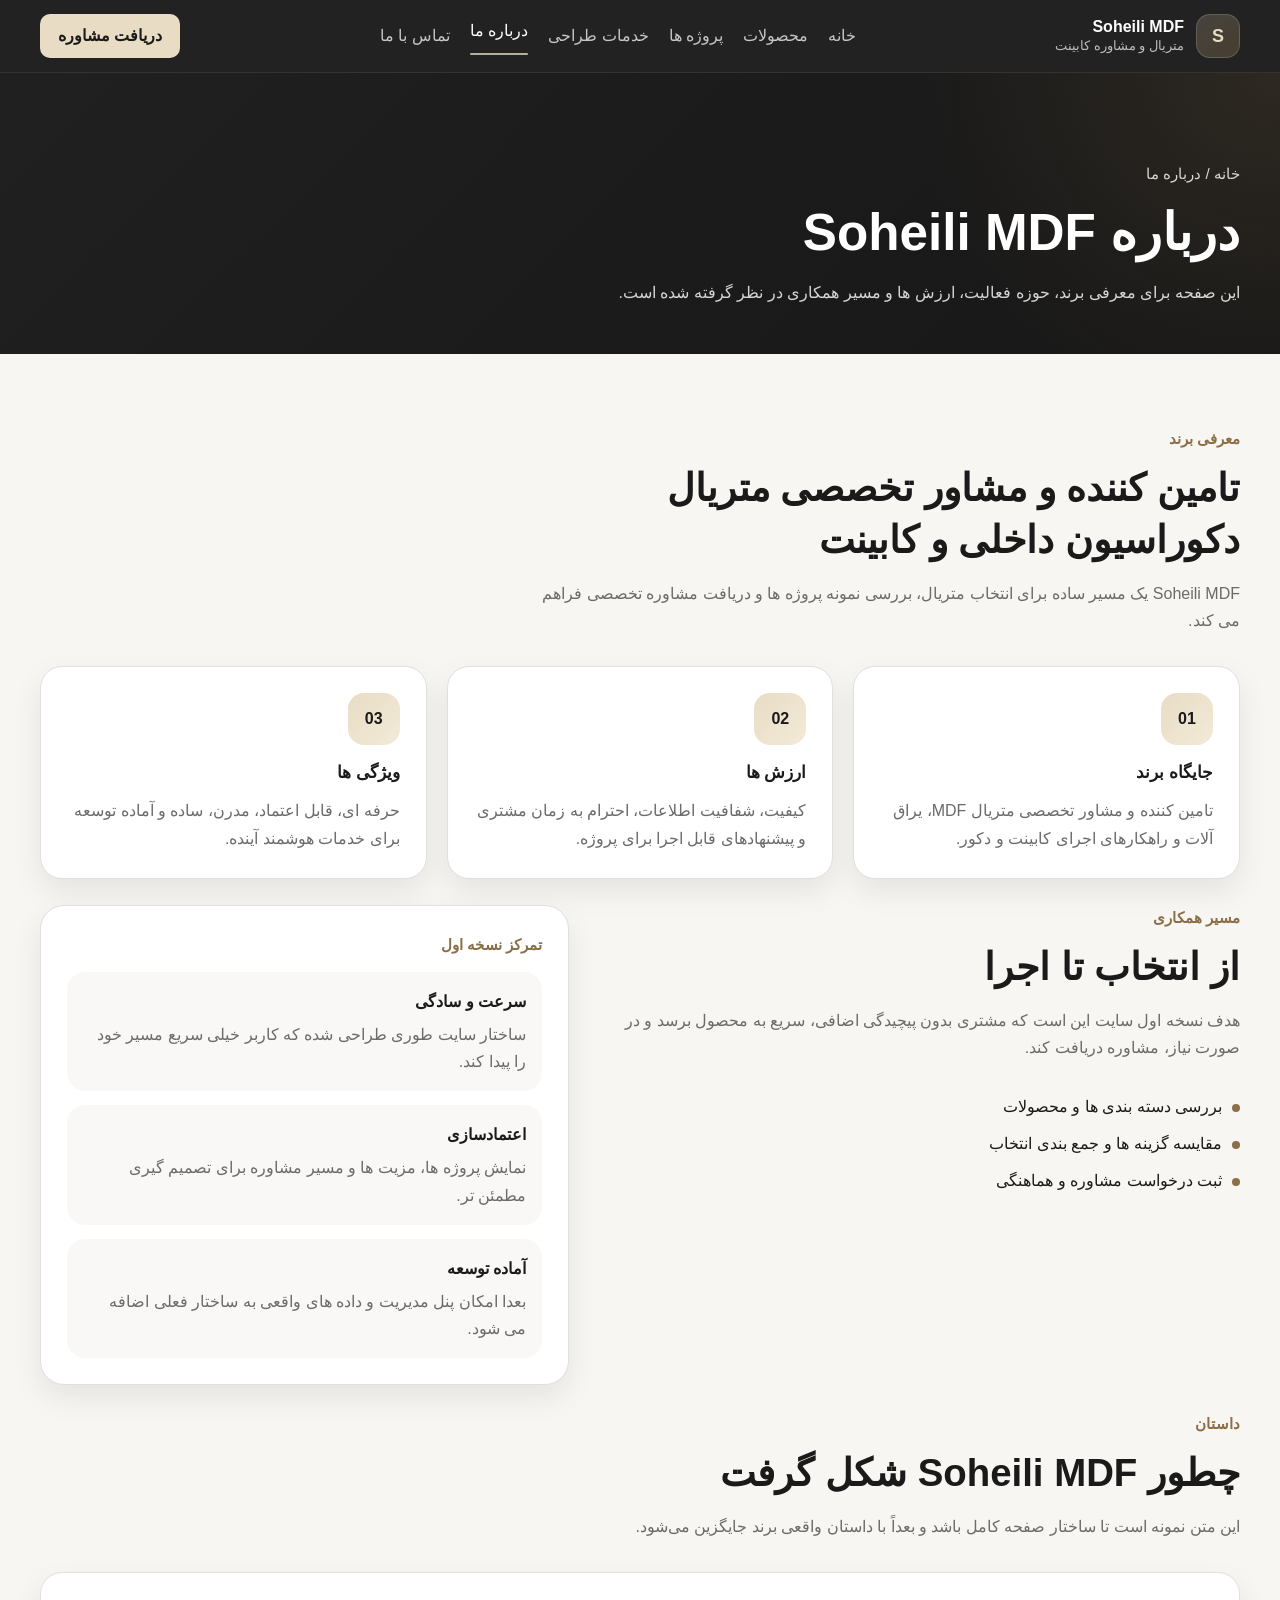
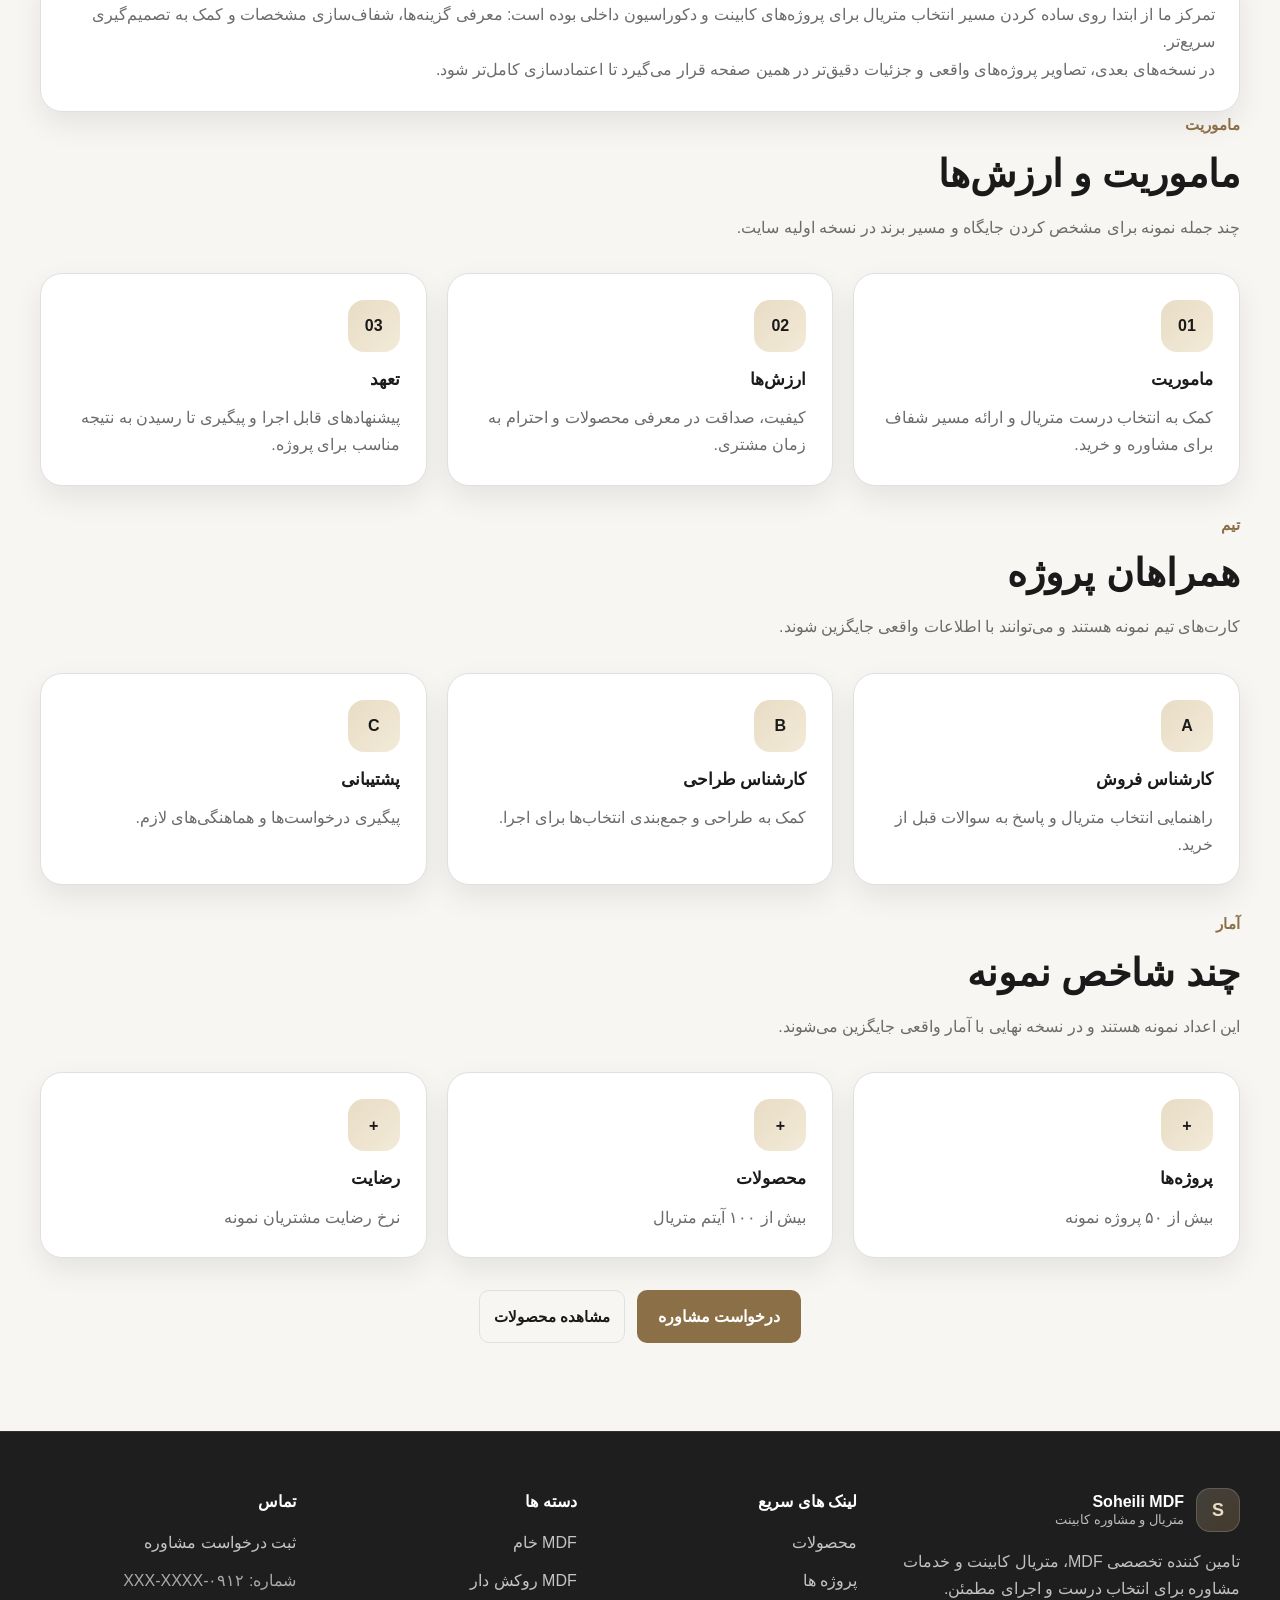
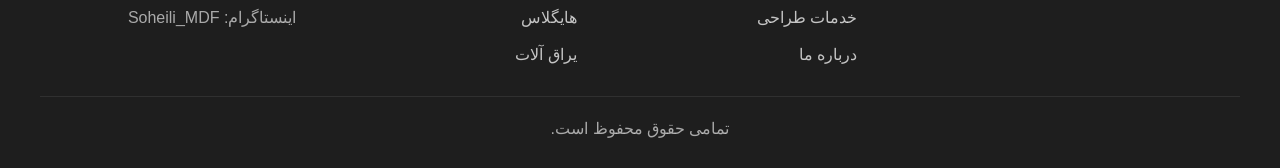
==== commit f4a1705b: "update" ====
--- a/about.html
+++ b/about.html
@@ -12,6 +12,9 @@
   <meta property="og:image" content="assets/images/خام.jpg">
   <meta property="og:type" content="website">
   <meta property="og:locale" content="fa_IR">
+  <meta property="og:site_name" content="Soheili MDF">
+  <meta property="og:url" content="https://soheilimdf.ir/about.html">
+  <link rel="canonical" href="https://soheilimdf.ir/about.html">
   <link rel="stylesheet" href="assets/css/style.css">
 </head>
 <body>
--- a/assets/css/style.css
+++ b/assets/css/style.css
@@ -1060,9 +1060,15 @@
 
 .filters-bar {
   display: grid;
-  grid-template-columns: repeat(2, minmax(0, 1fr));
+  grid-template-columns: repeat(auto-fit, minmax(220px, 1fr));
   gap: 16px;
   margin-bottom: 16px;
+}
+
+.filters-actions {
+  display: flex;
+  justify-content: flex-end;
+  margin-bottom: 14px;
 }
 
 .field {
@@ -1108,6 +1114,65 @@
 .form-status {
   margin-top: 14px;
   color: var(--color-text-muted);
+}
+
+.form-status.is-success {
+  color: #1a7f37;
+}
+
+.form-status.is-error {
+  color: #b42318;
+}
+
+.spec-table-wrap {
+  margin-top: 14px;
+  overflow: hidden;
+  border: 1px solid var(--color-border);
+  border-radius: 18px;
+  background-color: rgba(248, 246, 243, 0.7);
+}
+
+.spec-table {
+  width: 100%;
+  border-collapse: collapse;
+}
+
+.spec-table td {
+  padding: 12px 14px;
+  border-bottom: 1px solid var(--color-border);
+}
+
+.spec-table tr:last-child td {
+  border-bottom: 0;
+}
+
+.spec-table td:first-child {
+  width: 42%;
+  color: var(--color-text-muted);
+  font-weight: 700;
+}
+
+.feature-list {
+  display: grid;
+  gap: 10px;
+  margin-top: 14px;
+}
+
+.feature-list li {
+  position: relative;
+  padding-right: 18px;
+  color: var(--color-text-muted);
+}
+
+.feature-list li::before {
+  content: "";
+  position: absolute;
+  top: 11px;
+  right: 0;
+  width: 8px;
+  height: 8px;
+  border-radius: 50%;
+  background-color: var(--color-accent);
 }
 
 .form-actions {
@@ -1284,11 +1349,13 @@
 }
 
 .before-after-card {
+  position: relative;
   display: grid;
   place-items: center;
   min-height: 220px;
   border: 1px solid var(--color-border);
   border-radius: 18px;
+  overflow: hidden;
   background:
     radial-gradient(circle at top right, rgba(232, 220, 196, 0.55), transparent 45%),
     linear-gradient(135deg, #202020, #3a3a3a);
@@ -1296,7 +1363,17 @@
   text-align: center;
 }
 
+.before-after-card img {
+  position: absolute;
+  inset: 0;
+  width: 100%;
+  height: 100%;
+  object-fit: cover;
+}
+
 .before-after-label {
+  position: relative;
+  z-index: 1;
   padding: 8px 12px;
   border-radius: 999px;
   background-color: rgba(255, 255, 255, 0.12);
@@ -1316,6 +1393,39 @@
 .info-list li:last-child {
   padding-bottom: 0;
   border-bottom: 0;
+}
+
+.info-cards {
+  display: grid;
+  grid-template-columns: repeat(2, minmax(0, 1fr));
+  gap: 14px;
+  margin-top: 18px;
+}
+
+.info-cards--compact {
+  margin-top: 14px;
+}
+
+.info-card {
+  padding: 16px;
+  border: 1px solid var(--color-border);
+  border-radius: 18px;
+  background-color: rgba(248, 246, 243, 0.7);
+}
+
+.info-card--wide {
+  grid-column: 1 / -1;
+}
+
+.info-card-title {
+  margin-bottom: 8px;
+  color: var(--color-text-muted);
+  font-weight: 700;
+}
+
+.info-card-value {
+  color: var(--color-primary);
+  font-weight: 700;
 }
 
 .product-media img,
@@ -1363,6 +1473,8 @@
 
 .page-actions {
   display: flex;
+  flex-wrap: wrap;
+  gap: 12px;
   justify-content: center;
   margin-top: 32px;
 }
@@ -1560,6 +1672,10 @@
     width: 100%;
   }
 
+  .info-cards {
+    grid-template-columns: 1fr;
+  }
+
   .service-grid,
   .smart-grid,
   .cta-box {
